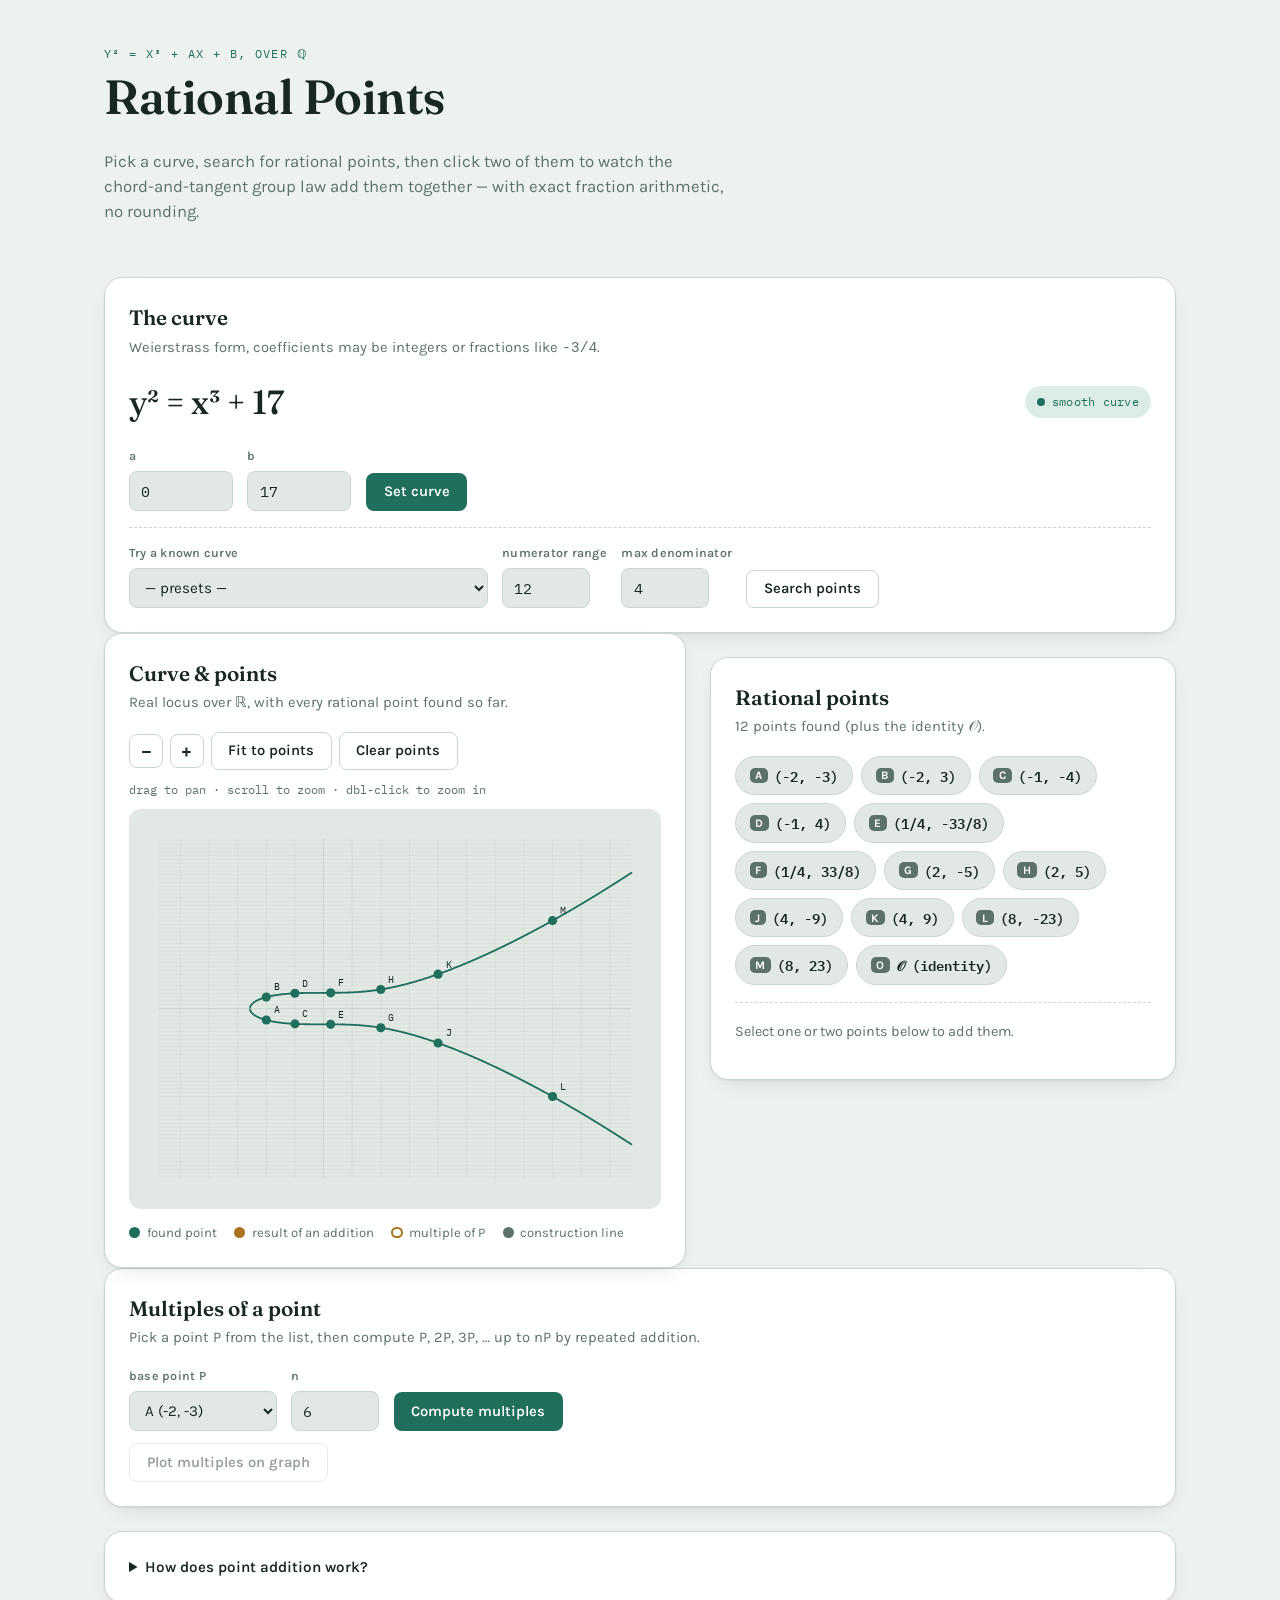
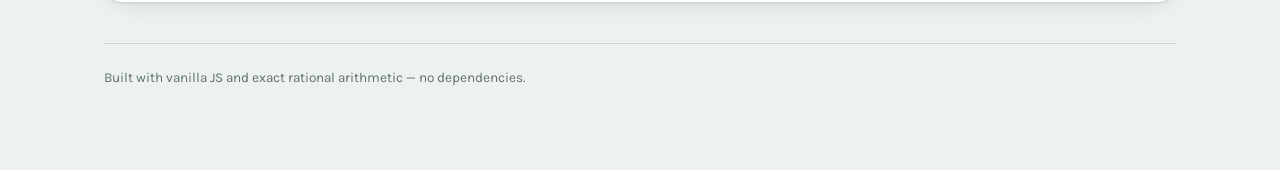
==== apps/rational-points/index.html @ d3fc48bf "Add Rational Points elliptic curve applet A single-page interactive tool for adding rational points " ====
<!DOCTYPE html>
<html lang="en">
<head>
<meta charset="UTF-8" />
<meta name="viewport" content="width=device-width, initial-scale=1.0" />
<title>Rational Points</title>
<meta name="description" content="Add and multiply rational points on an elliptic curve y² = x³ + ax + b, with exact fraction arithmetic and a live secant/tangent construction." />
<link rel="preconnect" href="https://fonts.googleapis.com">
<link rel="stylesheet" href="https://fonts.googleapis.com/css2?family=Fraunces:opsz,wght@9..144,400;9..144,500;9..144,600;9..144,700&family=Karla:wght@400;500;600;700&family=IBM+Plex+Mono:wght@400;500;600&display=swap">
<style>
  :root{
    --bg:#eef2ef;
    --surface:#ffffff;
    --surface-2:#e2e9e4;
    --ink:#182722;
    --muted:#5c716a;
    --line:#cbd6cf;
    --accent:#1f6f5c;
    --accent-soft:#dcece6;
    --accent-ink:#ffffff;
    --gold:#a8721f;
    --gold-soft:#f3e3c8;
    --danger:#a8402a;
    --danger-soft:#f5ddd6;
    --radius-lg:18px;
    --radius-md:12px;
    --radius-sm:8px;
    --font-display:'Fraunces', Georgia, 'Times New Roman', serif;
    --font-body:'Karla', system-ui, -apple-system, 'Segoe UI', sans-serif;
    --font-mono:'IBM Plex Mono', ui-monospace, 'SFMono-Regular', Menlo, monospace;
    --shadow: 0 1px 2px rgba(20,30,26,0.06), 0 8px 24px -12px rgba(20,30,26,0.18);
  }
  @media (prefers-color-scheme: dark){
    :root:not([data-theme="light"]){
      --bg:#0d1513;
      --surface:#141f1c;
      --surface-2:#1b2925;
      --ink:#e6ede9;
      --muted:#93a89f;
      --line:#28372f;
      --accent:#4fd3ac;
      --accent-soft:#173229;
      --accent-ink:#04231c;
      --gold:#f0ac52;
      --gold-soft:#2e2413;
      --danger:#ff8a68;
      --danger-soft:#331e18;
      --shadow: 0 1px 2px rgba(0,0,0,0.3), 0 12px 32px -16px rgba(0,0,0,0.6);
    }
  }
  :root[data-theme="dark"]{
    --bg:#0d1513;
    --surface:#141f1c;
    --surface-2:#1b2925;
    --ink:#e6ede9;
    --muted:#93a89f;
    --line:#28372f;
    --accent:#4fd3ac;
    --accent-soft:#173229;
    --accent-ink:#04231c;
    --gold:#f0ac52;
    --gold-soft:#2e2413;
    --danger:#ff8a68;
    --danger-soft:#331e18;
    --shadow: 0 1px 2px rgba(0,0,0,0.3), 0 12px 32px -16px rgba(0,0,0,0.6);
  }

  *{ box-sizing:border-box; }
  html,body{ margin:0; padding:0; }
  body{
    background:var(--bg);
    color:var(--ink);
    font-family:var(--font-body);
    font-size:16px;
    line-height:1.5;
    -webkit-font-smoothing:antialiased;
  }
  .page{
    max-width:1120px;
    margin:0 auto;
    padding:2.75rem 1.5rem 5rem;
  }

  header.hero{
    display:flex;
    flex-direction:column;
    gap:0.6rem;
    margin-bottom:2.25rem;
  }
  .kicker{
    font-family:var(--font-mono);
    font-size:0.78rem;
    letter-spacing:0.11em;
    text-transform:uppercase;
    color:var(--accent);
  }
  h1{
    font-family:var(--font-display);
    font-weight:600;
    font-size:clamp(2.1rem, 4vw, 3rem);
    line-height:1.05;
    margin:0;
    text-wrap:balance;
    letter-spacing:-0.01em;
  }
  .lede{
    max-width:62ch;
    color:var(--muted);
    font-size:1.05rem;
    text-wrap:pretty;
  }

  .card{
    background:var(--surface);
    border:1px solid var(--line);
    border-radius:var(--radius-lg);
    box-shadow:var(--shadow);
    padding:1.5rem;
  }
  .card + .card{ margin-top:1.5rem; }
  .card h2{
    font-family:var(--font-display);
    font-weight:600;
    font-size:1.3rem;
    margin:0 0 0.2rem;
  }
  .card .card-sub{
    color:var(--muted);
    font-size:0.92rem;
    margin:0 0 1.1rem;
  }

  /* --- curve setup --- */
  .equation-row{
    display:flex;
    align-items:center;
    justify-content:space-between;
    flex-wrap:wrap;
    gap:1rem;
    margin-bottom:1.25rem;
  }
  .equation{
    font-family:var(--font-display);
    font-size:clamp(1.5rem, 3vw, 2.1rem);
    font-weight:500;
    font-variant-numeric:tabular-nums;
  }
  .equation sup{ font-size:0.62em; }
  .pill{
    display:inline-flex;
    align-items:center;
    gap:0.4rem;
    font-family:var(--font-mono);
    font-size:0.78rem;
    letter-spacing:0.02em;
    padding:0.35rem 0.7rem;
    border-radius:999px;
    background:var(--accent-soft);
    color:var(--accent);
    border:1px solid transparent;
    white-space:nowrap;
  }
  .pill.bad{ background:var(--danger-soft); color:var(--danger); }
  .pill::before{
    content:"";
    width:0.5rem; height:0.5rem;
    border-radius:50%;
    background:currentColor;
  }

  .field-row{
    display:flex;
    gap:0.9rem;
    flex-wrap:wrap;
    align-items:flex-end;
  }
  .field{
    display:flex;
    flex-direction:column;
    gap:0.35rem;
  }
  .field label{
    font-size:0.78rem;
    color:var(--muted);
    font-weight:600;
    letter-spacing:0.02em;
  }
  input[type="text"], input[type="number"], select{
    font-family:var(--font-mono);
    font-size:0.95rem;
    background:var(--surface-2);
    color:var(--ink);
    border:1px solid var(--line);
    border-radius:var(--radius-sm);
    padding:0.55rem 0.7rem;
    min-width:0;
  }
  input[type="text"]{ width:6.5rem; }
  input[type="number"]{ width:5.5rem; }
  select{ font-family:var(--font-body); padding-right:1.6rem; }
  input:focus-visible, select:focus-visible, button:focus-visible, .chip:focus-visible{
    outline:2px solid var(--accent);
    outline-offset:2px;
  }

  button{
    font-family:var(--font-body);
    font-weight:600;
    font-size:0.92rem;
    border-radius:var(--radius-sm);
    border:1px solid transparent;
    padding:0.6rem 1.05rem;
    cursor:pointer;
    transition:transform 0.08s ease, filter 0.15s ease;
  }
  button.primary{ background:var(--accent); color:var(--accent-ink); }
  button.primary:hover{ filter:brightness(1.06); }
  button.ghost{ background:transparent; color:var(--ink); border-color:var(--line); }
  button.ghost:hover{ background:var(--surface-2); }
  button:disabled{ opacity:0.45; cursor:not-allowed; }
  button:active:not(:disabled){ transform:translateY(1px); }

  .preset-row{
    display:flex; gap:0.9rem; align-items:flex-end; flex-wrap:wrap;
    margin-top:1rem; padding-top:1rem; border-top:1px dashed var(--line);
  }

  details.advanced{ margin-top:1rem; }
  details.advanced summary{
    cursor:pointer; font-size:0.85rem; color:var(--muted); font-weight:600;
    list-style:none;
  }
  details.advanced summary::-webkit-details-marker{ display:none; }
  details.advanced summary::before{ content:"▸ "; }
  details.advanced[open] summary::before{ content:"▾ "; }
  details.advanced .field-row{ margin-top:0.9rem; }

  .error-msg{
    color:var(--danger);
    font-family:var(--font-mono);
    font-size:0.85rem;
    margin-top:0.6rem;
  }

  /* --- workbench --- */
  .workbench{
    display:grid;
    grid-template-columns:1.25fr 1fr;
    gap:1.5rem;
    align-items:start;
  }
  @media (max-width:900px){
    .workbench{ grid-template-columns:1fr; }
  }

  .plot-wrap{ position:relative; }
  svg#plot{
    width:100%; height:auto; display:block; border-radius:var(--radius-md);
    cursor:grab; touch-action:none; background:var(--surface-2);
  }
  svg#plot.dragging{ cursor:grabbing; }
  .plot-toolbar{
    display:flex; justify-content:space-between; align-items:center;
    flex-wrap:wrap; gap:0.6rem; margin-bottom:0.7rem;
  }
  .zoom-controls{ display:flex; gap:0.4rem; align-items:center; flex-wrap:wrap; }
  .btn-icon{
    width:2.15rem; height:2.15rem; padding:0;
    display:inline-flex; align-items:center; justify-content:center;
    font-family:var(--font-mono); font-size:1.1rem; line-height:1;
  }
  .plot-hint{ font-size:0.78rem; color:var(--muted); font-family:var(--font-mono); }
  .legend{
    display:flex; gap:1.1rem; flex-wrap:wrap;
    margin-top:0.9rem; font-size:0.82rem; color:var(--muted);
  }
  .legend span{ display:inline-flex; align-items:center; gap:0.4rem; }
  .swatch{ width:0.7rem; height:0.7rem; border-radius:50%; display:inline-block; }
  .swatch.ring{ background:var(--surface); border:2px solid var(--gold); box-sizing:border-box; }

  .point-list{
    display:flex; flex-wrap:wrap; gap:0.5rem;
    margin-top:0.9rem;
  }
  .chip{
    font-family:var(--font-mono);
    font-size:0.85rem;
    background:var(--surface-2);
    border:1px solid var(--line);
    border-radius:999px;
    padding:0.45rem 0.85rem;
    cursor:pointer;
    display:inline-flex;
    align-items:center;
    gap:0.4rem;
    color:var(--ink);
    transition:border-color 0.12s ease, background 0.12s ease;
  }
  .chip:hover{ border-color:var(--accent); }
  .chip .tag{
    font-family:var(--font-body); font-weight:700; font-size:0.72rem;
    background:var(--muted); color:var(--surface);
    border-radius:5px; padding:0.05rem 0.35rem;
  }
  .chip.selected{ background:var(--accent-soft); border-color:var(--accent); color:var(--accent); }
  .chip.selected .tag{ background:var(--accent); color:var(--accent-ink); }
  .chip.result{ border-color:var(--gold); }
  .chip.result .tag{ background:var(--gold); color:var(--accent-ink); }
  .chip.empty-state{ cursor:default; color:var(--muted); border-style:dashed; }

  .selection-info{
    margin-top:1.1rem;
    padding-top:1.1rem;
    border-top:1px dashed var(--line);
    font-size:0.9rem;
    color:var(--muted);
  }
  .selection-info strong{ color:var(--ink); }
  .action-row{ display:flex; gap:0.7rem; margin-top:0.8rem; flex-wrap:wrap; }

  .result-box{
    margin-top:1rem;
    background:var(--gold-soft);
    border:1px solid color-mix(in srgb, var(--gold) 45%, transparent);
    border-radius:var(--radius-md);
    padding:1rem 1.1rem;
  }
  .result-box .result-eq{
    font-family:var(--font-mono);
    font-size:1.02rem;
    font-weight:600;
    color:var(--ink);
    font-variant-numeric:tabular-nums;
  }
  .result-box .result-dec{
    font-family:var(--font-mono);
    font-size:0.8rem;
    color:var(--muted);
    margin-top:0.3rem;
  }
  .result-box .action-row{ margin-top:0.8rem; }

  /* --- multiples table --- */
  table.mult-table{
    width:100%;
    border-collapse:collapse;
    font-family:var(--font-mono);
    font-size:0.88rem;
    margin-top:1rem;
  }
  table.mult-table th{
    text-align:left;
    font-family:var(--font-body);
    font-weight:600;
    font-size:0.78rem;
    letter-spacing:0.02em;
    color:var(--muted);
    border-bottom:1px solid var(--line);
    padding:0.5rem 0.6rem;
  }
  table.mult-table td{
    padding:0.55rem 0.6rem;
    border-bottom:1px solid var(--line);
    font-variant-numeric:tabular-nums;
    word-break:break-word;
  }
  table.mult-table tr:last-child td{ border-bottom:none; }
  .mult-table .n-col{ color:var(--accent); font-weight:600; width:3.5rem; }
  .table-scroll{ overflow-x:auto; }

  .how-it-works{
    margin-top:0.5rem;
  }
  .how-it-works summary{
    cursor:pointer; font-weight:600; font-size:0.95rem;
  }
  .how-it-works .body{
    margin-top:0.8rem; color:var(--muted); font-size:0.92rem;
  }
  .how-it-works .body p{ margin:0 0 0.7rem; }
  .how-it-works .body p:last-child{ margin-bottom:0; }

  footer{
    margin-top:2.5rem;
    padding-top:1.5rem;
    border-top:1px solid var(--line);
    color:var(--muted);
    font-size:0.85rem;
    display:flex;
    justify-content:space-between;
    flex-wrap:wrap;
    gap:0.5rem;
  }
  footer a{ color:var(--accent); }

  @media (prefers-reduced-motion: reduce){
    *{ transition:none !important; animation:none !important; }
  }
</style>
</head>
<body>
<div class="page">

  <header class="hero">
    <span class="kicker">y² = x³ + ax + b, over ℚ</span>
    <h1>Rational Points</h1>
    <p class="lede">Pick a curve, search for rational points, then click two of them to watch the chord-and-tangent group law add them together — with exact fraction arithmetic, no rounding.</p>
  </header>

  <section class="card" id="curveCard">
    <h2>The curve</h2>
    <p class="card-sub">Weierstrass form, coefficients may be integers or fractions like <code>-3/4</code>.</p>

    <div class="equation-row">
      <div class="equation" id="equationDisplay">y² = x³ + 0x + 17</div>
      <span class="pill" id="curveStatus">smooth curve</span>
    </div>

    <div class="field-row">
      <div class="field">
        <label for="aInput">a</label>
        <input type="text" id="aInput" value="0" inputmode="text" autocomplete="off" spellcheck="false">
      </div>
      <div class="field">
        <label for="bInput">b</label>
        <input type="text" id="bInput" value="17" inputmode="text" autocomplete="off" spellcheck="false">
      </div>
      <button class="primary" id="loadCurveBtn">Set curve</button>
    </div>

    <div class="preset-row">
      <div class="field">
        <label for="presetSelect">Try a known curve</label>
        <select id="presetSelect">
          <option value="">— presets —</option>
          <option value="0,17">y² = x³ + 17 · several small points</option>
          <option value="0,-2">y² = x³ − 2 · one generator, watch it grow</option>
          <option value="-1,0">y² = x³ − x · three 2-torsion points</option>
          <option value="-25,0">y² = x³ − 25x · congruent number curve, n=5</option>
          <option value="1,-1">y² = x³ + x − 1 · rank-1 curve</option>
        </select>
      </div>
      <div class="field">
        <label for="maxNumInput">numerator range</label>
        <input type="number" id="maxNumInput" value="12" min="1" max="60">
      </div>
      <div class="field">
        <label for="maxDenInput">max denominator</label>
        <input type="number" id="maxDenInput" value="4" min="1" max="12">
      </div>
      <button class="ghost" id="searchBtn">Search points</button>
    </div>

    <div class="error-msg" id="curveError" hidden></div>
  </section>

  <div class="workbench">
    <section class="card plot-card">
      <h2>Curve &amp; points</h2>
      <p class="card-sub">Real locus over ℝ, with every rational point found so far.</p>
      <div class="plot-wrap">
        <div class="plot-toolbar">
          <div class="zoom-controls">
            <button type="button" class="ghost btn-icon" id="zoomOutBtn" aria-label="Zoom out">−</button>
            <button type="button" class="ghost btn-icon" id="zoomInBtn" aria-label="Zoom in">+</button>
            <button type="button" class="ghost" id="fitBtn">Fit to points</button>
            <button type="button" class="ghost" id="clearPointsBtn">Clear points</button>
          </div>
          <span class="plot-hint">drag to pan · scroll to zoom · dbl-click to zoom in</span>
        </div>
        <svg id="plot" viewBox="0 0 640 480" preserveAspectRatio="xMidYMid meet" role="img" tabindex="0" aria-label="Plot of the elliptic curve with marked rational points. Drag to pan, scroll to zoom, double-click to zoom in. When focused: arrow keys pan, plus and minus keys zoom, zero resets the view."></svg>
      </div>
      <div class="legend">
        <span><span class="swatch" style="background:var(--accent)"></span>found point</span>
        <span><span class="swatch" style="background:var(--gold)"></span>result of an addition</span>
        <span><span class="swatch ring"></span>multiple of P</span>
        <span><span class="swatch" style="background:var(--muted)"></span>construction line</span>
      </div>
    </section>

    <section class="card list-card">
      <h2>Rational points</h2>
      <p class="card-sub" id="pointCountLabel">Search to populate this list.</p>
      <div class="point-list" id="pointList">
        <span class="chip empty-state">no points yet</span>
      </div>

      <div class="selection-info" id="selectionInfo">Select one or two points below to add them.</div>
      <div class="action-row" id="actionRow"></div>

      <div class="result-box" id="resultBox" hidden>
        <div class="result-eq" id="resultEq"></div>
        <div class="result-dec" id="resultDec"></div>
        <div class="action-row">
          <button class="ghost" id="addResultBtn">Add result to point list</button>
        </div>
      </div>
    </section>
  </div>

  <section class="card" id="multiplesCard">
    <h2>Multiples of a point</h2>
    <p class="card-sub">Pick a point P from the list, then compute P, 2P, 3P, … up to nP by repeated addition.</p>

    <div class="field-row">
      <div class="field">
        <label for="multBaseSelect">base point P</label>
        <select id="multBaseSelect"><option value="">select a point first</option></select>
      </div>
      <div class="field">
        <label for="nInput">n</label>
        <input type="number" id="nInput" value="6" min="1" max="40">
      </div>
      <button class="primary" id="multBtn">Compute multiples</button>
    </div>

    <div class="table-scroll">
      <table class="mult-table" id="multTable" hidden>
        <thead><tr><th>n</th><th>nP</th><th>decimal</th></tr></thead>
        <tbody id="multTableBody"></tbody>
      </table>
    </div>
    <div class="action-row">
      <button class="ghost" id="plotMultBtn" disabled>Plot multiples on graph</button>
    </div>
  </section>

  <details class="how-it-works card">
    <summary>How does point addition work?</summary>
    <div class="body">
      <p>Three points on a Weierstrass curve that lie on a common line always sum to the identity, the point at infinity 𝒪. So to add P and Q: draw the line through them, find the third point R′ where it crosses the curve, then reflect R′ over the x-axis to get P + Q. To double a point P, use the tangent line at P instead of a secant.</p>
      <p>This gives the curve's points the structure of an abelian group. Coordinates are kept as exact fractions throughout (via JavaScript BigInt), so results are never rounded — only the plot is drawn in floating point.</p>
      <p>The point search only checks x = p/q with |p| and q bounded by the numerator range and max denominator above, so it can miss rational points with larger height — it is a demonstration, not a complete search.</p>
    </div>
  </details>

  <footer>
    <span>Built with vanilla JS and exact rational arithmetic — no dependencies.</span>
    <span id="themeNote"></span>
  </footer>

</div>

<script>
(function(){
"use strict";

/* ---------------- exact fraction arithmetic ---------------- */

function gcdBig(a,b){ a = a<0n?-a:a; b = b<0n?-b:b; while(b){ [a,b] = [b, a % b]; } return a; }

class Frac{
  constructor(n, d = 1n){
    if(typeof n === "number") n = BigInt(n);
    if(typeof d === "number") d = BigInt(d);
    if(d === 0n) throw new Error("denominator is zero");
    if(d < 0n){ n = -n; d = -d; }
    const g = gcdBig(n, d) || 1n;
    this.n = n / g;
    this.d = d / g;
  }
  add(o){ return new Frac(this.n*o.d + o.n*this.d, this.d*o.d); }
  sub(o){ return new Frac(this.n*o.d - o.n*this.d, this.d*o.d); }
  mul(o){ return new Frac(this.n*o.n, this.d*o.d); }
  div(o){ if(o.n === 0n) throw new Error("division by zero"); return new Frac(this.n*o.d, this.d*o.n); }
  neg(){ return new Frac(-this.n, this.d); }
  isZero(){ return this.n === 0n; }
  eq(o){ return this.n === o.n && this.d === o.d; }
  cmp(o){ const l = this.n*o.d, r = o.n*this.d; return l<r ? -1 : (l>r ? 1 : 0); }
  toNumber(){ return Number(this.n)/Number(this.d); }
  toString(){ return this.d === 1n ? this.n.toString() : (this.n.toString() + "/" + this.d.toString()); }
}
const F0 = new Frac(0n), F2 = new Frac(2n), F3 = new Frac(3n), F4 = new Frac(4n), F27 = new Frac(27n);

function isqrtBig(n){
  if(n < 0n) return null;
  if(n < 2n) return n;
  let x0 = n, x1 = (x0 + 1n) >> 1n;
  while(x1 < x0){ x0 = x1; x1 = (x0 + n/x0) >> 1n; }
  return x0;
}
function sqrtFrac(f){
  if(f.n < 0n) return null;
  const sn = isqrtBig(f.n); if(sn*sn !== f.n) return null;
  const sd = isqrtBig(f.d); if(sd*sd !== f.d) return null;
  return new Frac(sn, sd);
}
function parseFrac(str){
  str = String(str).trim();
  if(str === "") throw new Error("enter a value");
  const m = str.match(/^(-?\d+)\s*\/\s*(-?\d+)$/);
  if(m) return new Frac(BigInt(m[1]), BigInt(m[2]));
  if(/^-?\d+$/.test(str)) return new Frac(BigInt(str));
  throw new Error("\"" + str + "\" isn't an integer or fraction like -3/4");
}

/* ---------------- curve + group law ---------------- */

const INF = "INF";

function rhs(curve, x){ return x.mul(x).mul(x).add(curve.a.mul(x)).add(curve.b); }
function isSingular(curve){ return curve.a.mul(curve.a).mul(curve.a).mul(F4).add(curve.b.mul(curve.b).mul(F27)).isZero(); }

function negate(P){ return P === INF ? INF : { x: P.x, y: P.y.neg() }; }

function addPoints(P, Q, curve){
  if(P === INF) return Q;
  if(Q === INF) return P;
  if(P.x.eq(Q.x)){
    if(P.y.add(Q.y).isZero()) return INF;
    if(P.y.isZero()) return INF;
    const m = F3.mul(P.x).mul(P.x).add(curve.a).div(F2.mul(P.y));
    const x3 = m.mul(m).sub(F2.mul(P.x));
    const y3 = m.mul(P.x.sub(x3)).sub(P.y);
    return { x: x3, y: y3 };
  }
  const m = Q.y.sub(P.y).div(Q.x.sub(P.x));
  const x3 = m.mul(m).sub(P.x).sub(Q.x);
  const y3 = m.mul(P.x.sub(x3)).sub(P.y);
  return { x: x3, y: y3 };
}

function multiply(P, nBig, curve){
  if(nBig === 0n || P === INF) return INF;
  let neg = false;
  if(nBig < 0n){ neg = true; nBig = -nBig; }
  let result = INF, addend = P, n = nBig;
  while(n > 0n){
    if(n & 1n) result = addPoints(result, addend, curve);
    addend = addPoints(addend, addend, curve);
    n >>= 1n;
  }
  return neg ? negate(result) : result;
}

function searchPoints(curve, maxNum, maxDen, cap){
  const found = [];
  const seen = new Set();
  const MN = BigInt(maxNum), MD = BigInt(maxDen);
  outer:
  for(let q = 1n; q <= MD; q++){
    for(let p = -MN; p <= MN; p++){
      if(gcdBig(p, q) !== 1n) continue;
      const x = new Frac(p, q);
      const y = sqrtFrac(rhs(curve, x));
      if(y === null) continue;
      const k1 = x.toString() + "," + y.toString();
      if(!seen.has(k1)){ seen.add(k1); found.push({ x, y }); if(found.length >= cap) break outer; }
      if(!y.isZero()){
        const yn = y.neg();
        const k2 = x.toString() + "," + yn.toString();
        if(!seen.has(k2)){ seen.add(k2); found.push({ x, y: yn }); if(found.length >= cap) break outer; }
      }
    }
  }
  found.sort((A,B) => A.x.cmp(B.x) || A.y.cmp(B.y));
  return found;
}

/* ---------------- app state ---------------- */

const state = {
  curve: { a: new Frac(0n), b: new Frac(17n) },
  points: [],       // {x:Frac, y:Frac, label, origin:"search"|"sum"}
  selectedIds: [],  // labels currently selected (max 2), INF uses label "O"
  lastResult: null, // {point, label sources, isDouble}
  lastConstruction: null, // {P,Q,thirdRaw} for plotting the secant/tangent
  view: null, // {xmin,xmax,ymin,ymax} visible plot window, null = fit to points on next render
  pointsVisible: true, // toggled off by "Clear points", back on by any action that plots something
  lastMultiples: [], // [{n, label, point}] from the most recent "Compute multiples"
  plottedMultiples: [] // [{n, baseLabel, point}] currently drawn on the plot
};

function nextLabel(){
  const used = new Set(state.points.map(p => p.label));
  const letters = "ABCDEFGHJKLMNPQRSTUVWXYZ";
  for(let round = 1; round < 6; round++){
    for(const ch of letters){
      const cand = round === 1 ? ch : (ch + round);
      if(!used.has(cand)) return cand;
    }
  }
  return "P" + (state.points.length + 1);
}

function findPointByLabel(label){
  if(label === "O") return INF;
  const rec = state.points.find(p => p.label === label);
  return rec ? { x: rec.x, y: rec.y } : null;
}

function addPointToList(P, origin){
  if(P === INF) return "O";
  const existing = state.points.find(p => p.x.eq(P.x) && p.y.eq(P.y));
  if(existing) return existing.label;
  const label = nextLabel();
  state.points.push({ x: P.x, y: P.y, label, origin });
  return label;
}

/* ---------------- DOM refs ---------------- */

const $ = id => document.getElementById(id);
const aInput = $("aInput"), bInput = $("bInput"), loadCurveBtn = $("loadCurveBtn");
const presetSelect = $("presetSelect");
const maxNumInput = $("maxNumInput"), maxDenInput = $("maxDenInput"), searchBtn = $("searchBtn");
const equationDisplay = $("equationDisplay"), curveStatus = $("curveStatus"), curveError = $("curveError");
const pointList = $("pointList"), pointCountLabel = $("pointCountLabel");
const selectionInfo = $("selectionInfo"), actionRow = $("actionRow");
const resultBox = $("resultBox"), resultEq = $("resultEq"), resultDec = $("resultDec"), addResultBtn = $("addResultBtn");
const multBaseSelect = $("multBaseSelect"), nInput = $("nInput"), multBtn = $("multBtn");
const multTable = $("multTable"), multTableBody = $("multTableBody"), plotMultBtn = $("plotMultBtn");
const plotSvg = $("plot");
const zoomInBtn = $("zoomInBtn"), zoomOutBtn = $("zoomOutBtn"), fitBtn = $("fitBtn"), clearPointsBtn = $("clearPointsBtn");

/* ---------------- curve setup ---------------- */

function formatEquation(curve){
  const aStr = curve.a.toString(), bStr = curve.b.toString();
  let mid = "";
  if(!curve.a.isZero()){
    const sign = curve.a.n < 0n ? "−" : "+";
    const mag = curve.a.n < 0n ? curve.a.neg().toString() : aStr;
    mid = " " + sign + " " + (mag === "1" ? "" : mag) + "x";
  }
  let tail = "";
  if(!curve.b.isZero()){
    const sign = curve.b.n < 0n ? "−" : "+";
    const mag = curve.b.n < 0n ? curve.b.neg().toString() : bStr;
    tail = " " + sign + " " + mag;
  }
  return "y² = x³" + mid + tail;
}

function showCurveError(msg){
  curveError.hidden = !msg;
  curveError.textContent = msg || "";
}

function setCurve(a, b){
  const curve = { a, b };
  if(isSingular(curve)){
    showCurveError("This choice of a, b makes the curve singular (4a³ + 27b² = 0) — pick different coefficients.");
    curveStatus.textContent = "singular — pick another";
    curveStatus.classList.add("bad");
    return false;
  }
  showCurveError("");
  curveStatus.textContent = "smooth curve";
  curveStatus.classList.remove("bad");
  state.curve = curve;
  state.points = [];
  state.selectedIds = [];
  state.lastResult = null;
  state.lastConstruction = null;
  state.view = null; // re-fit to the (now empty) point set on next render
  state.pointsVisible = true;
  state.lastMultiples = [];
  state.plottedMultiples = [];
  equationDisplay.textContent = formatEquation(curve);
  aInput.value = a.toString();
  bInput.value = b.toString();
  renderAll();
  return true;
}

loadCurveBtn.addEventListener("click", () => {
  try{
    const a = parseFrac(aInput.value);
    const b = parseFrac(bInput.value);
    setCurve(a, b);
  } catch(e){
    showCurveError(e.message);
  }
});

presetSelect.addEventListener("change", () => {
  if(!presetSelect.value) return;
  const [a, b] = presetSelect.value.split(",");
  setCurve(parseFrac(a), parseFrac(b));
  presetSelect.value = "";
});

searchBtn.addEventListener("click", () => {
  const maxNum = Math.max(1, Math.min(80, parseInt(maxNumInput.value, 10) || 12));
  const maxDen = Math.max(1, Math.min(16, parseInt(maxDenInput.value, 10) || 4));
  const found = searchPoints(state.curve, maxNum, maxDen, 48);
  state.points = found.map(p => ({ x: p.x, y: p.y, label: null, origin: "search" }));
  state.points.forEach(p => { p.label = nextLabel(); state.points.find(q=>q===p); });
  // assign labels in order (nextLabel reads state.points, so build incrementally)
  state.points = [];
  found.forEach(p => {
    const label = nextLabel();
    state.points.push({ x: p.x, y: p.y, label, origin: "search" });
  });
  state.selectedIds = [];
  state.lastResult = null;
  state.lastConstruction = null;
  state.view = null; // re-fit to the newly found points
  state.pointsVisible = true;
  state.lastMultiples = [];
  state.plottedMultiples = [];
  renderAll();
});

/* ---------------- pan & zoom controls ---------------- */

zoomInBtn.addEventListener("click", () => zoomAtCenter(0.8));
zoomOutBtn.addEventListener("click", () => zoomAtCenter(1 / 0.8));
fitBtn.addEventListener("click", () => { fitView(); renderPlot(); });

let dragState = null;

plotSvg.addEventListener("pointerdown", evt => {
  plotSvg.setPointerCapture(evt.pointerId);
  dragState = { pointerId: evt.pointerId, startX: evt.clientX, startY: evt.clientY, startView: { ...state.view } };
  plotSvg.classList.add("dragging");
});
plotSvg.addEventListener("pointermove", evt => {
  if(!dragState || evt.pointerId !== dragState.pointerId || !lastMapper) return;
  const rect = plotSvg.getBoundingClientRect();
  const pxScale = SVG_W / rect.width;
  const dxPixel = (evt.clientX - dragState.startX) * pxScale;
  const dyPixel = (evt.clientY - dragState.startY) * pxScale;
  const dxMath = dxPixel / lastMapper.sx;
  const dyMath = dyPixel / lastMapper.sy;
  const v0 = dragState.startView;
  state.view = clampView({
    xmin: v0.xmin - dxMath, xmax: v0.xmax - dxMath,
    ymin: v0.ymin + dyMath, ymax: v0.ymax + dyMath
  });
  renderPlot();
});
function endDrag(evt){
  if(dragState && evt.pointerId === dragState.pointerId){
    dragState = null;
    plotSvg.classList.remove("dragging");
  }
}
plotSvg.addEventListener("pointerup", endDrag);
plotSvg.addEventListener("pointercancel", endDrag);

plotSvg.addEventListener("wheel", evt => {
  evt.preventDefault();
  const mathPt = clientToMath(evt, plotSvg);
  if(!mathPt) return;
  const factor = evt.deltaY > 0 ? 1.15 : 1 / 1.15;
  zoomAtPoint(factor, mathPt.x, mathPt.y);
}, { passive: false });

plotSvg.addEventListener("dblclick", evt => {
  const mathPt = clientToMath(evt, plotSvg);
  if(!mathPt) return;
  zoomAtPoint(0.55, mathPt.x, mathPt.y);
});

plotSvg.addEventListener("keydown", evt => {
  if(!state.view) return;
  const v = state.view;
  const stepX = (v.xmax - v.xmin) * 0.08;
  const stepY = (v.ymax - v.ymin) * 0.08;
  switch(evt.key){
    case "ArrowLeft": panView(-stepX, 0); evt.preventDefault(); break;
    case "ArrowRight": panView(stepX, 0); evt.preventDefault(); break;
    case "ArrowUp": panView(0, stepY); evt.preventDefault(); break;
    case "ArrowDown": panView(0, -stepY); evt.preventDefault(); break;
    case "+": case "=": zoomAtCenter(0.85); evt.preventDefault(); break;
    case "-": case "_": zoomAtCenter(1 / 0.85); evt.preventDefault(); break;
    case "0": fitView(); renderPlot(); evt.preventDefault(); break;
  }
});

/* ---------------- selection + addition ---------------- */

function toggleSelect(label){
  const idx = state.selectedIds.indexOf(label);
  if(idx !== -1){
    state.selectedIds.splice(idx, 1);
  } else {
    state.selectedIds.push(label);
    if(state.selectedIds.length > 2) state.selectedIds.shift();
  }
  state.lastResult = null;
  state.lastConstruction = null;
  state.pointsVisible = true;
  renderAll();
}

function computeAddition(labelP, labelQ){
  const P = findPointByLabel(labelP);
  const Q = findPointByLabel(labelQ);
  const R = addPoints(P, Q, state.curve);
  state.lastConstruction = (P !== INF && Q !== INF) ? { P, Q, isDouble: labelP === labelQ } : null;
  state.lastResult = { labelP, labelQ, point: R };
  state.pointsVisible = true;
  renderAll();
}

function labelText(label){ return label === "O" ? "𝒪" : label; }
function pointText(label){
  if(label === "O") return "𝒪 (identity)";
  const rec = state.points.find(p => p.label === label);
  return rec ? ("(" + rec.x.toString() + ", " + rec.y.toString() + ")") : label;
}

/* ---------------- rendering: point list & selection ---------------- */

function renderPointList(){
  pointList.innerHTML = "";
  if(state.points.length === 0){
    const span = document.createElement("span");
    span.className = "chip empty-state";
    span.textContent = "no points yet — try “Search points”";
    pointList.appendChild(span);
  } else {
    state.points.forEach(rec => {
      const chip = document.createElement("button");
      chip.type = "button";
      chip.className = "chip" + (state.selectedIds.includes(rec.label) ? " selected" : "") + (rec.origin === "sum" ? " result" : "");
      chip.innerHTML = '<span class="tag">' + rec.label + '</span> (' + rec.x.toString() + ', ' + rec.y.toString() + ')';
      chip.addEventListener("click", () => toggleSelect(rec.label));
      pointList.appendChild(chip);
    });
  }
  // infinity is always selectable
  const infChip = document.createElement("button");
  infChip.type = "button";
  infChip.className = "chip" + (state.selectedIds.includes("O") ? " selected" : "");
  infChip.innerHTML = '<span class="tag">O</span> 𝒪 (identity)';
  infChip.addEventListener("click", () => toggleSelect("O"));
  pointList.appendChild(infChip);

  pointCountLabel.textContent = state.points.length === 0
    ? "Search to populate this list."
    : (state.points.length + " point" + (state.points.length===1?"":"s") + " found (plus the identity 𝒪).");
}

function renderSelection(){
  actionRow.innerHTML = "";
  const [s1, s2] = state.selectedIds;
  if(!s1){
    selectionInfo.innerHTML = "Select one or two points below to add them.";
  } else if(!s2){
    selectionInfo.innerHTML = "Selected <strong>" + labelText(s1) + "</strong> " + pointText(s1) + ". Select another point to add, or double it below.";
    const dbl = document.createElement("button");
    dbl.className = "primary";
    dbl.textContent = "Double: " + labelText(s1) + " + " + labelText(s1);
    dbl.addEventListener("click", () => computeAddition(s1, s1));
    actionRow.appendChild(dbl);
  } else {
    selectionInfo.innerHTML = "Selected <strong>" + labelText(s1) + "</strong> " + pointText(s1) + " and <strong>" + labelText(s2) + "</strong> " + pointText(s2) + ".";
    const add = document.createElement("button");
    add.className = "primary";
    add.textContent = "Add " + labelText(s1) + " + " + labelText(s2);
    add.addEventListener("click", () => computeAddition(s1, s2));
    actionRow.appendChild(add);
  }

  if(state.lastResult){
    const { labelP, labelQ, point } = state.lastResult;
    resultBox.hidden = false;
    const opLabel = labelP === labelQ ? ("2·" + labelText(labelP)) : (labelText(labelP) + " + " + labelText(labelQ));
    if(point === INF){
      resultEq.textContent = opLabel + " = 𝒪 (point at infinity)";
      resultDec.textContent = "these two points are inverses of each other";
    } else {
      resultEq.textContent = opLabel + " = (" + point.x.toString() + ", " + point.y.toString() + ")";
      resultDec.textContent = "≈ (" + point.x.toNumber().toFixed(4) + ", " + point.y.toNumber().toFixed(4) + ")";
    }
  } else {
    resultBox.hidden = true;
  }
}

addResultBtn.addEventListener("click", () => {
  if(!state.lastResult || state.lastResult.point === INF) return;
  addPointToList(state.lastResult.point, "sum");
  renderAll();
});

/* ---------------- multiples ---------------- */

function renderMultBaseOptions(){
  const prev = multBaseSelect.value;
  multBaseSelect.innerHTML = "";
  plotMultBtn.disabled = state.lastMultiples.length === 0;
  if(state.points.length === 0){
    const opt = document.createElement("option");
    opt.value = ""; opt.textContent = "select a point first";
    multBaseSelect.appendChild(opt);
    multBaseSelect.disabled = true;
    return;
  }
  multBaseSelect.disabled = false;
  state.points.forEach(rec => {
    const opt = document.createElement("option");
    opt.value = rec.label;
    opt.textContent = rec.label + "  (" + rec.x.toString() + ", " + rec.y.toString() + ")";
    multBaseSelect.appendChild(opt);
  });
  if(state.points.some(p => p.label === prev)) multBaseSelect.value = prev;
}

multBtn.addEventListener("click", () => {
  const label = multBaseSelect.value;
  if(!label) return;
  const P = findPointByLabel(label);
  const n = Math.max(1, Math.min(60, parseInt(nInput.value, 10) || 1));
  multTableBody.innerHTML = "";
  const computed = [];
  let running = INF;
  for(let k = 1; k <= n; k++){
    running = addPoints(running, P, state.curve);
    computed.push({ n: k, baseLabel: label, point: running });
    const tr = document.createElement("tr");
    const nCell = document.createElement("td");
    nCell.className = "n-col";
    nCell.textContent = k + "·" + label;
    const ptCell = document.createElement("td");
    const decCell = document.createElement("td");
    if(running === INF){
      ptCell.textContent = "𝒪";
      decCell.textContent = "—";
    } else {
      ptCell.textContent = "(" + running.x.toString() + ", " + running.y.toString() + ")";
      decCell.textContent = "(" + running.x.toNumber().toFixed(4) + ", " + running.y.toNumber().toFixed(4) + ")";
    }
    tr.appendChild(nCell); tr.appendChild(ptCell); tr.appendChild(decCell);
    multTableBody.appendChild(tr);
  }
  multTable.hidden = false;
  state.lastMultiples = computed;
  state.plottedMultiples = [];
  plotMultBtn.disabled = false;
});

plotMultBtn.addEventListener("click", () => {
  state.plottedMultiples = state.lastMultiples.filter(m => m.point !== INF);
  state.pointsVisible = true;
  fitView();
  renderPlot();
});

clearPointsBtn.addEventListener("click", () => {
  state.pointsVisible = false;
  state.plottedMultiples = [];
  renderPlot();
});

/* ---------------- plot ---------------- */

const SVG_W = 640, SVG_H = 480, PAD = 36;
const MIN_SPAN = 0.02, MAX_SPAN = 4000;
let lastMapper = null; // {X,Y,sx,sy,offX,offY} from the most recent renderPlot(), used to invert pixel -> math coords

function clampView(v){
  let spanX = v.xmax - v.xmin, spanY = v.ymax - v.ymin;
  if(spanX < MIN_SPAN){ const c=(v.xmin+v.xmax)/2; v.xmin=c-MIN_SPAN/2; v.xmax=c+MIN_SPAN/2; }
  if(spanX > MAX_SPAN){ const c=(v.xmin+v.xmax)/2; v.xmin=c-MAX_SPAN/2; v.xmax=c+MAX_SPAN/2; }
  if(spanY < MIN_SPAN){ const c=(v.ymin+v.ymax)/2; v.ymin=c-MIN_SPAN/2; v.ymax=c+MIN_SPAN/2; }
  if(spanY > MAX_SPAN){ const c=(v.ymin+v.ymax)/2; v.ymin=c-MAX_SPAN/2; v.ymax=c+MAX_SPAN/2; }
  return v;
}

function fitView(){
  const extra = state.plottedMultiples.map(m => m.point);
  state.view = computeBounds(state.curve, state.points.concat(extra));
}

function zoomAtPoint(factor, mx, my){
  const v = state.view;
  state.view = clampView({
    xmin: mx - (mx - v.xmin) * factor,
    xmax: mx + (v.xmax - mx) * factor,
    ymin: my - (my - v.ymin) * factor,
    ymax: my + (v.ymax - my) * factor
  });
  renderPlot();
}

function zoomAtCenter(factor){
  const v = state.view;
  zoomAtPoint(factor, (v.xmin + v.xmax) / 2, (v.ymin + v.ymax) / 2);
}

function panView(dx, dy){
  const v = state.view;
  state.view = clampView({ xmin: v.xmin + dx, xmax: v.xmax + dx, ymin: v.ymin + dy, ymax: v.ymax + dy });
  renderPlot();
}

function clientToMath(evt, svg){
  const rect = svg.getBoundingClientRect();
  const pxScale = SVG_W / rect.width;
  const svgX = (evt.clientX - rect.left) * pxScale;
  const svgY = (evt.clientY - rect.top) * pxScale;
  if(!lastMapper || !state.view) return null;
  return {
    x: state.view.xmin + (svgX - lastMapper.offX) / lastMapper.sx,
    y: state.view.ymax - (svgY - lastMapper.offY) / lastMapper.sy
  };
}

function computeBounds(curve, points){
  let xs = points.map(p => p.x.toNumber());
  let xmin = xs.length ? Math.min(...xs) : -3;
  let xmax = xs.length ? Math.max(...xs) : 3;
  xmin = Math.min(xmin, -3); xmax = Math.max(xmax, 3);
  const spanPad = Math.max(1, (xmax - xmin) * 0.25);
  xmin -= spanPad; xmax += spanPad;

  // sample to find y-range
  let ymax = 1;
  const N = 300;
  for(let i = 0; i <= N; i++){
    const x = xmin + (xmax - xmin) * i / N;
    const v = x*x*x + curve.a.toNumber()*x + curve.b.toNumber();
    if(v > 0) ymax = Math.max(ymax, Math.sqrt(v));
  }
  const ys = points.map(p => Math.abs(p.y.toNumber()));
  if(ys.length) ymax = Math.max(ymax, ...ys);
  ymax *= 1.25;

  return { xmin, xmax, ymin: -ymax, ymax };
}

function makeMapper(bounds){
  // x and y are scaled independently so the plot always fills the available
  // area — these curves have y growing much faster than x (y ~ x^1.5), and
  // an equal-aspect fit would squeeze everything into a thin vertical sliver.
  // Straight lines (the secant/tangent construction) stay straight under
  // this kind of independent linear scaling, just not at their true angle.
  const { xmin, xmax, ymin, ymax } = bounds;
  const innerW = SVG_W - 2*PAD, innerH = SVG_H - 2*PAD;
  const sx = innerW / (xmax - xmin);
  const sy = innerH / (ymax - ymin);
  const offX = PAD, offY = PAD;
  return {
    X: x => offX + (x - xmin) * sx,
    Y: y => offY + (ymax - y) * sy,
    sx, sy, offX, offY
  };
}

function svgEl(tag, attrs){
  const el = document.createElementNS("http://www.w3.org/2000/svg", tag);
  for(const k in attrs) el.setAttribute(k, attrs[k]);
  return el;
}

function renderPlot(){
  plotSvg.innerHTML = "";
  plotSvg.setAttribute("viewBox", "0 0 " + SVG_W + " " + SVG_H);
  const curve = state.curve;
  if(!state.view) fitView();
  const bounds = state.view;
  const M = makeMapper(bounds);
  lastMapper = M;
  const css = getComputedStyle(document.documentElement);
  const col = name => css.getPropertyValue(name).trim();

  const bg = svgEl("rect", { x:0, y:0, width:SVG_W, height:SVG_H, fill: col("--surface-2"), rx: 14 });
  plotSvg.appendChild(bg);

  // grid
  const grid = svgEl("g", {});
  const gxStart = Math.ceil(bounds.xmin), gxEnd = Math.floor(bounds.xmax);
  const gyStart = Math.ceil(bounds.ymin), gyEnd = Math.floor(bounds.ymax);
  for(let gx = gxStart; gx <= gxEnd; gx++){
    const x = M.X(gx);
    grid.appendChild(svgEl("line", { x1:x, y1:PAD, x2:x, y2:SVG_H-PAD, stroke: col("--line"), "stroke-width": gx===0?1.4:0.6 }));
  }
  for(let gy = gyStart; gy <= gyEnd; gy++){
    const y = M.Y(gy);
    grid.appendChild(svgEl("line", { x1:PAD, y1:y, x2:SVG_W-PAD, y2:y, stroke: col("--line"), "stroke-width": gy===0?1.4:0.6 }));
  }
  plotSvg.appendChild(grid);

  // curve branches: sample densely, break path on sign change
  const a = curve.a.toNumber(), b = curve.b.toNumber();
  const N = 700;
  let upperPath = "", lowerPath = "";
  let upperOpen = false, lowerOpen = false;
  for(let i = 0; i <= N; i++){
    const x = bounds.xmin + (bounds.xmax - bounds.xmin) * i / N;
    const v = x*x*x + a*x + b;
    if(v >= 0){
      const y = Math.sqrt(v);
      const px = M.X(x), pyU = M.Y(y), pyL = M.Y(-y);
      upperPath += (upperOpen ? "L" : "M") + px.toFixed(2) + "," + pyU.toFixed(2) + " ";
      lowerPath += (lowerOpen ? "L" : "M") + px.toFixed(2) + "," + pyL.toFixed(2) + " ";
      upperOpen = true; lowerOpen = true;
    } else {
      upperOpen = false; lowerOpen = false;
    }
  }
  const curveGroup = svgEl("g", { fill:"none", stroke: col("--accent"), "stroke-width": 2.2, "stroke-linecap":"round", "stroke-linejoin":"round" });
  curveGroup.appendChild(svgEl("path", { d: upperPath }));
  curveGroup.appendChild(svgEl("path", { d: lowerPath }));
  plotSvg.appendChild(curveGroup);

  // axes labels area is skipped for simplicity; grid + points communicate scale

  if(state.pointsVisible){

    // construction line (secant/tangent) for the last computed addition
    if(state.lastConstruction){
      const { P, Q } = state.lastConstruction;
      const x1 = P.x.toNumber(), y1 = P.y.toNumber();
      const x2 = Q.x.toNumber(), y2 = Q.y.toNumber();
      let m;
      if(state.lastConstruction.isDouble){
        m = (3*x1*x1 + a) / (2*y1);
      } else {
        m = (y2 - y1) / (x2 - x1);
      }
      const lineFn = x => y1 + m*(x - x1);
      const gx1 = bounds.xmin, gx2 = bounds.xmax;
      const line = svgEl("line", {
        x1: M.X(gx1), y1: M.Y(lineFn(gx1)), x2: M.X(gx2), y2: M.Y(lineFn(gx2)),
        stroke: col("--muted"), "stroke-width": 1.4, "stroke-dasharray": "5 4"
      });
      plotSvg.appendChild(line);

      if(state.lastResult && state.lastResult.point !== INF){
        const R = state.lastResult.point;
        const rx = R.x.toNumber(), ry = R.y.toNumber();
        const reflect = svgEl("line", {
          x1: M.X(rx), y1: M.Y(-ry), x2: M.X(rx), y2: M.Y(ry),
          stroke: col("--gold"), "stroke-width": 1.4, "stroke-dasharray": "3 3"
        });
        plotSvg.appendChild(reflect);
      }
    }

    // points found by search or added from a computed sum
    state.points.forEach(rec => {
      const px = M.X(rec.x.toNumber()), py = M.Y(rec.y.toNumber());
      const isSelected = state.selectedIds.includes(rec.label);
      const isResultOrigin = rec.origin === "sum";
      const g = svgEl("g", {});
      g.appendChild(svgEl("circle", {
        cx: px, cy: py, r: isSelected ? 7.5 : 5.5,
        fill: isResultOrigin ? col("--gold") : col("--accent"),
        stroke: isSelected ? col("--ink") : "none",
        "stroke-width": 2
      }));
      const lbl = svgEl("text", {
        x: px + 9, y: py - 8, "font-family": "IBM Plex Mono, monospace",
        "font-size": 12, fill: col("--ink")
      });
      lbl.textContent = rec.label;
      g.appendChild(lbl);
      plotSvg.appendChild(g);
    });

    // multiples of a point, plotted on request from the "Multiples" panel
    if(state.plottedMultiples.length){
      let path = "";
      state.plottedMultiples.forEach((m, i) => {
        const px = M.X(m.point.x.toNumber()), py = M.Y(m.point.y.toNumber());
        path += (i === 0 ? "M" : "L") + px.toFixed(2) + "," + py.toFixed(2) + " ";
      });
      plotSvg.appendChild(svgEl("path", {
        d: path, fill: "none", stroke: col("--gold"), "stroke-width": 1.2, "stroke-dasharray": "2 4", opacity: 0.7
      }));
      state.plottedMultiples.forEach(m => {
        const px = M.X(m.point.x.toNumber()), py = M.Y(m.point.y.toNumber());
        const g = svgEl("g", {});
        g.appendChild(svgEl("circle", {
          cx: px, cy: py, r: 5, fill: col("--surface"), stroke: col("--gold"), "stroke-width": 2
        }));
        const lbl = svgEl("text", {
          x: px + 8, y: py - 7, "font-family": "IBM Plex Mono, monospace",
          "font-size": 11, fill: col("--gold")
        });
        lbl.textContent = m.n + "·" + m.baseLabel;
        g.appendChild(lbl);
        plotSvg.appendChild(g);
      });
    }

    // highlight result if not yet added to list
    if(state.lastResult && state.lastResult.point !== INF){
      const already = state.points.some(p => p.x.eq(state.lastResult.point.x) && p.y.eq(state.lastResult.point.y));
      if(!already){
        const R = state.lastResult.point;
        const px = M.X(R.x.toNumber()), py = M.Y(R.y.toNumber());
        const star = svgEl("circle", { cx: px, cy: py, r: 7, fill: col("--gold"), stroke: col("--ink"), "stroke-width": 2 });
        plotSvg.appendChild(star);
        const lbl = svgEl("text", { x: px + 9, y: py - 8, "font-family": "IBM Plex Mono, monospace", "font-size": 12, fill: col("--ink") });
        lbl.textContent = "result";
        plotSvg.appendChild(lbl);
      }
    }
  }
}

/* ---------------- top-level render ---------------- */

function renderAll(){
  renderPointList();
  renderSelection();
  renderMultBaseOptions();
  renderPlot();
}

/* ---------------- init ---------------- */

setCurve(state.curve.a, state.curve.b);
searchBtn.click();

})();
</script>
</body>
</html>
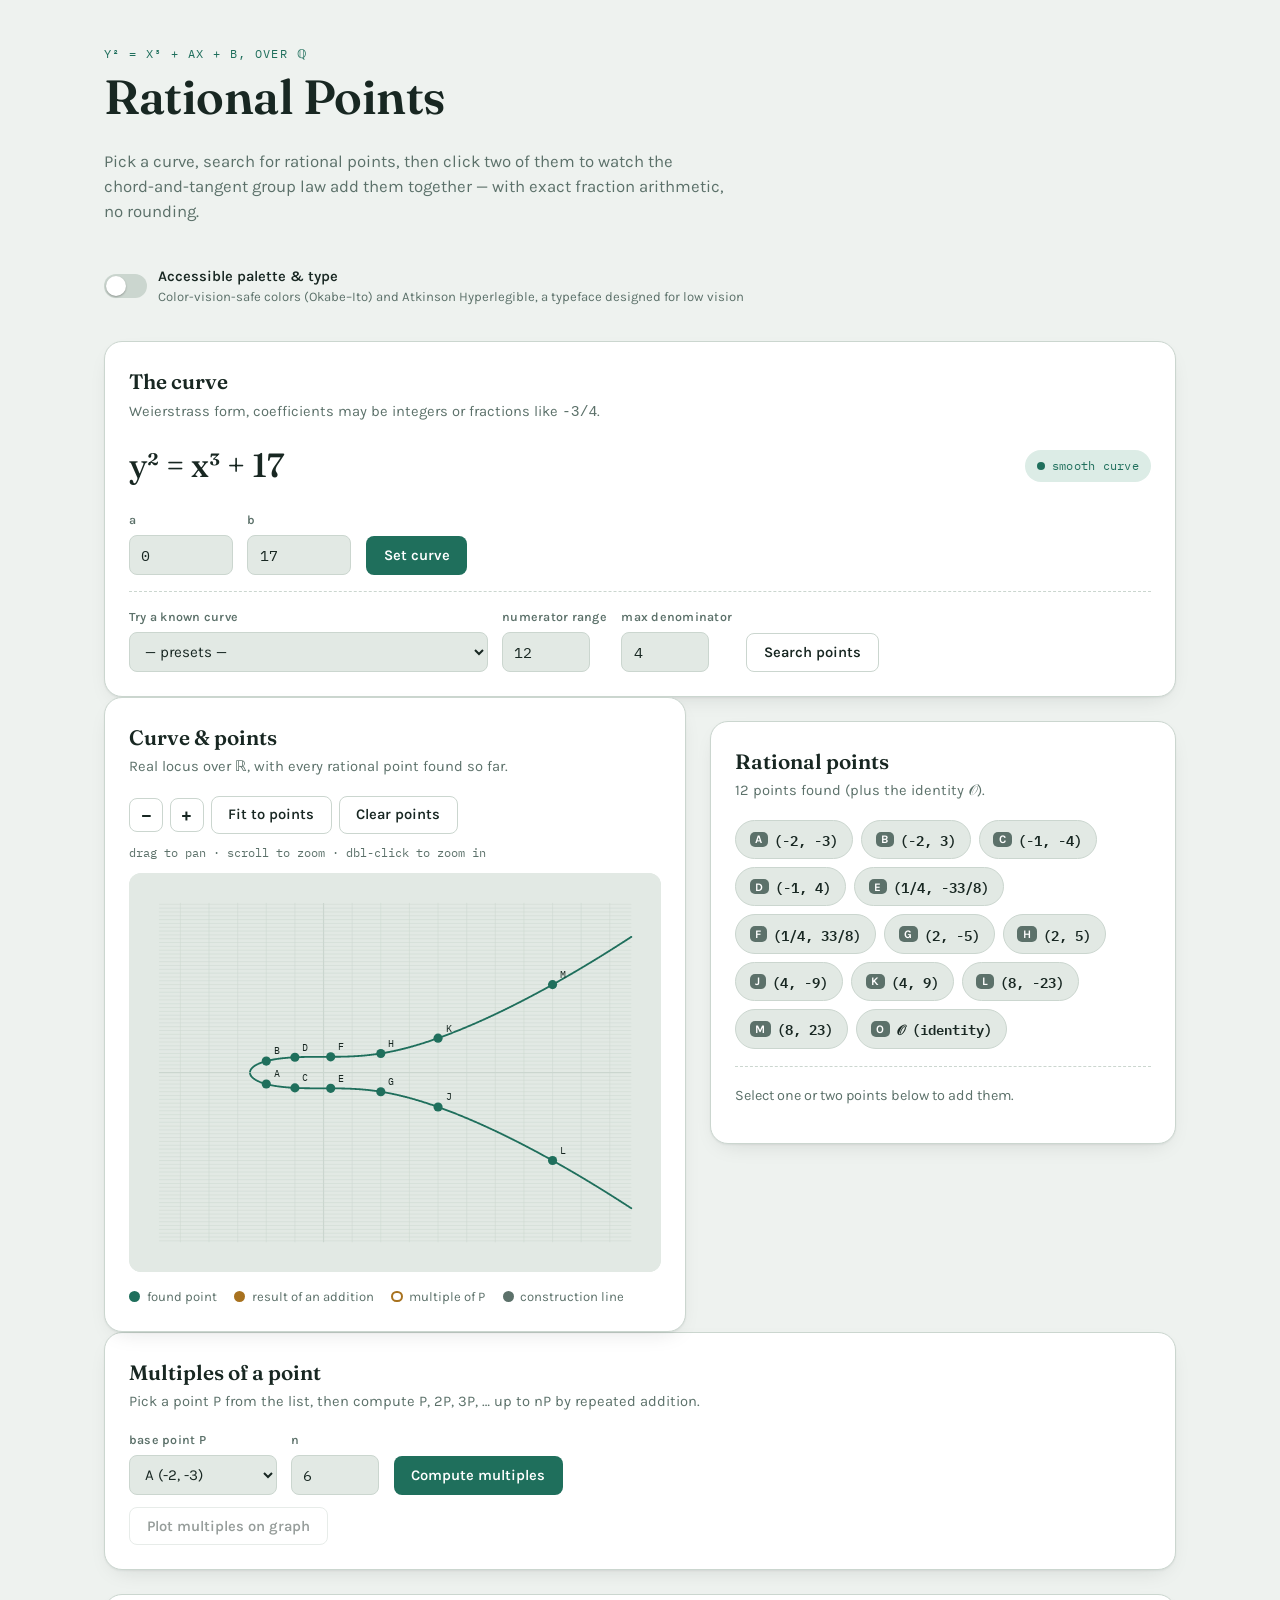
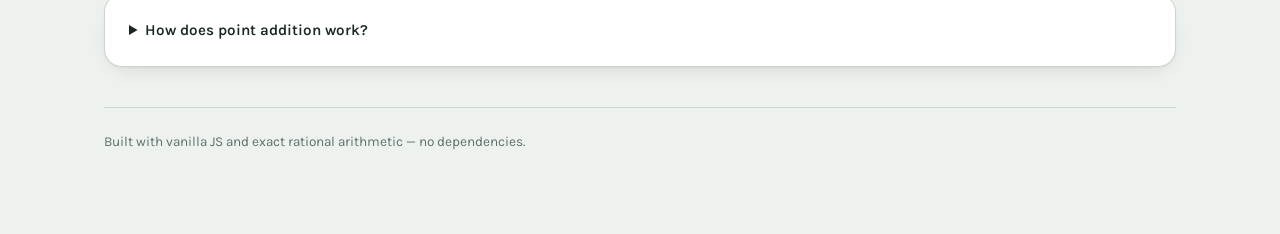
==== commit 7e21a89c: "Add pan/zoom, plot-multiples, and an accessible mode toggle - Drag-to-pan and scroll-to-zoom on the " ====
--- a/apps/rational-points/index.html
+++ b/apps/rational-points/index.html
@@ -6,7 +6,7 @@
 <title>Rational Points</title>
 <meta name="description" content="Add and multiply rational points on an elliptic curve y² = x³ + ax + b, with exact fraction arithmetic and a live secant/tangent construction." />
 <link rel="preconnect" href="https://fonts.googleapis.com">
-<link rel="stylesheet" href="https://fonts.googleapis.com/css2?family=Fraunces:opsz,wght@9..144,400;9..144,500;9..144,600;9..144,700&family=Karla:wght@400;500;600;700&family=IBM+Plex+Mono:wght@400;500;600&display=swap">
+<link rel="stylesheet" href="https://fonts.googleapis.com/css2?family=Fraunces:opsz,wght@9..144,400;9..144,500;9..144,600;9..144,700&family=Karla:wght@400;500;600;700&family=IBM+Plex+Mono:wght@400;500;600&family=Atkinson+Hyperlegible:ital,wght@0,400;0,700;1,400;1,700&family=JetBrains+Mono:wght@400;500;700&display=swap">
 <style>
   :root{
     --bg:#eef2ef;
@@ -65,6 +65,68 @@
     --shadow: 0 1px 2px rgba(0,0,0,0.3), 0 12px 32px -16px rgba(0,0,0,0.6);
   }
 
+  /* ---- accessible mode: CVD-safe palette (Okabe–Ito) + Atkinson Hyperlegible ----
+     Every color below is chosen to clear WCAG AA (4.5:1) as small TEXT against
+     its actual background in this file, not just against plain white/black —
+     saturated oranges/reds fail that test, so they're darkened here versus the
+     "swatch" hex you'd see in a pure dataviz palette. See the reasoning at
+     https://claude.ai/code/artifact/c193469a-c5f2-4721-bc97-06a1c2044e75 */
+  :root[data-a11y="on"]{
+    --bg:#ffffff;
+    --surface:#f7f7f7;
+    --surface-2:#efefef;
+    --ink:#1a1a1a;
+    --muted:#595959;
+    --line:#d9d9d9;
+    --accent:#0072b2;       /* Okabe–Ito blue — 5.2:1 on white */
+    --accent-soft:#dcedf7;
+    --accent-ink:#ffffff;
+    --gold:#8a5a00;         /* darkened Okabe–Ito orange — 5.9:1 on white */
+    --gold-soft:#f5e6c6;
+    --danger:#b34d00;       /* darkened Okabe–Ito vermillion — 5.3:1 on white */
+    --danger-soft:#fbe2d1;
+    --font-display:'Atkinson Hyperlegible', Verdana, 'Segoe UI', Arial, sans-serif;
+    --font-body:'Atkinson Hyperlegible', Verdana, 'Segoe UI', Arial, sans-serif;
+    --font-mono:'JetBrains Mono', 'IBM Plex Mono', ui-monospace, Consolas, monospace;
+  }
+  @media (prefers-color-scheme: dark){
+    :root[data-a11y="on"]:not([data-theme="light"]){
+      --bg:#121212;
+      --surface:#1b1b1b;
+      --surface-2:#232323;
+      --ink:#f2f2f2;
+      --muted:#b8b8b8;
+      --line:#3a3a3a;
+      --accent:#56b4e9;      /* Okabe–Ito sky blue */
+      --accent-soft:#123245;
+      --accent-ink:#04222e;
+      --gold:#f2b33d;
+      --gold-soft:#3a2c10;
+      --danger:#ff8a5c;
+      --danger-soft:#3a1f14;
+    }
+  }
+  :root[data-a11y="on"][data-theme="dark"]{
+    --bg:#121212;
+    --surface:#1b1b1b;
+    --surface-2:#232323;
+    --ink:#f2f2f2;
+    --muted:#b8b8b8;
+    --line:#3a3a3a;
+    --accent:#56b4e9;
+    --accent-soft:#123245;
+    --accent-ink:#04222e;
+    --gold:#f2b33d;
+    --gold-soft:#3a2c10;
+    --danger:#ff8a5c;
+    --danger-soft:#3a1f14;
+  }
+  html[data-a11y="on"] body{
+    font-size:17px;
+    line-height:1.6;
+    letter-spacing:0.01em;
+  }
+
   *{ box-sizing:border-box; }
   html,body{ margin:0; padding:0; }
   body{
@@ -109,6 +171,27 @@
     font-size:1.05rem;
     text-wrap:pretty;
   }
+
+  .a11y-toggle-row{ margin-top:1rem; }
+  .a11y-toggle{
+    display:inline-flex; align-items:center; gap:0.7rem; cursor:pointer; user-select:none;
+  }
+  .a11y-toggle input{
+    position:absolute; width:1px; height:1px; opacity:0; pointer-events:none;
+  }
+  .a11y-toggle .track{
+    flex:none; width:2.7rem; height:1.55rem; border-radius:999px;
+    background:var(--line); position:relative; transition:background 0.15s ease;
+  }
+  .a11y-toggle .thumb{
+    position:absolute; top:2px; left:2px; width:1.25rem; height:1.25rem; border-radius:50%;
+    background:var(--surface); box-shadow:0 1px 2px rgba(0,0,0,0.3); transition:transform 0.15s ease;
+  }
+  .a11y-toggle input:checked + .track{ background:var(--accent); }
+  .a11y-toggle input:checked + .track .thumb{ transform:translateX(1.15rem); }
+  .a11y-toggle input:focus-visible + .track{ outline:2px solid var(--accent); outline-offset:2px; }
+  .a11y-toggle-text{ font-size:0.92rem; font-weight:600; line-height:1.3; }
+  .a11y-toggle-sub{ display:block; font-weight:400; color:var(--muted); font-size:0.82rem; margin-top:0.1rem; }
 
   .card{
     background:var(--surface);
@@ -405,6 +488,15 @@
     <span class="kicker">y² = x³ + ax + b, over ℚ</span>
     <h1>Rational Points</h1>
     <p class="lede">Pick a curve, search for rational points, then click two of them to watch the chord-and-tangent group law add them together — with exact fraction arithmetic, no rounding.</p>
+    <div class="a11y-toggle-row">
+      <label class="a11y-toggle">
+        <input type="checkbox" id="a11yToggle">
+        <span class="track" aria-hidden="true"><span class="thumb"></span></span>
+        <span class="a11y-toggle-text">Accessible palette &amp; type
+          <span class="a11y-toggle-sub">Color-vision-safe colors (Okabe–Ito) and Atkinson Hyperlegible, a typeface designed for low vision</span>
+        </span>
+      </label>
+    </div>
   </header>
 
   <section class="card" id="curveCard">
@@ -712,6 +804,7 @@
 const multTable = $("multTable"), multTableBody = $("multTableBody"), plotMultBtn = $("plotMultBtn");
 const plotSvg = $("plot");
 const zoomInBtn = $("zoomInBtn"), zoomOutBtn = $("zoomOutBtn"), fitBtn = $("fitBtn"), clearPointsBtn = $("clearPointsBtn");
+const a11yToggle = $("a11yToggle");
 
 /* ---------------- curve setup ---------------- */
 
@@ -1305,6 +1398,26 @@
   renderPlot();
 }
 
+/* ---------------- accessible mode toggle ---------------- */
+
+const A11Y_KEY = "rationalPoints.a11y";
+
+function applyA11y(on){
+  if(on) document.documentElement.setAttribute("data-a11y", "on");
+  else document.documentElement.removeAttribute("data-a11y");
+  a11yToggle.checked = on;
+}
+
+let storedA11y = "0";
+try{ storedA11y = localStorage.getItem(A11Y_KEY) || "0"; } catch(e){}
+applyA11y(storedA11y === "1");
+
+a11yToggle.addEventListener("change", () => {
+  applyA11y(a11yToggle.checked);
+  try{ localStorage.setItem(A11Y_KEY, a11yToggle.checked ? "1" : "0"); } catch(e){}
+  renderPlot(); // SVG colors are baked in as resolved strings, so it needs a fresh render
+});
+
 /* ---------------- init ---------------- */
 
 setCurve(state.curve.a, state.curve.b);
